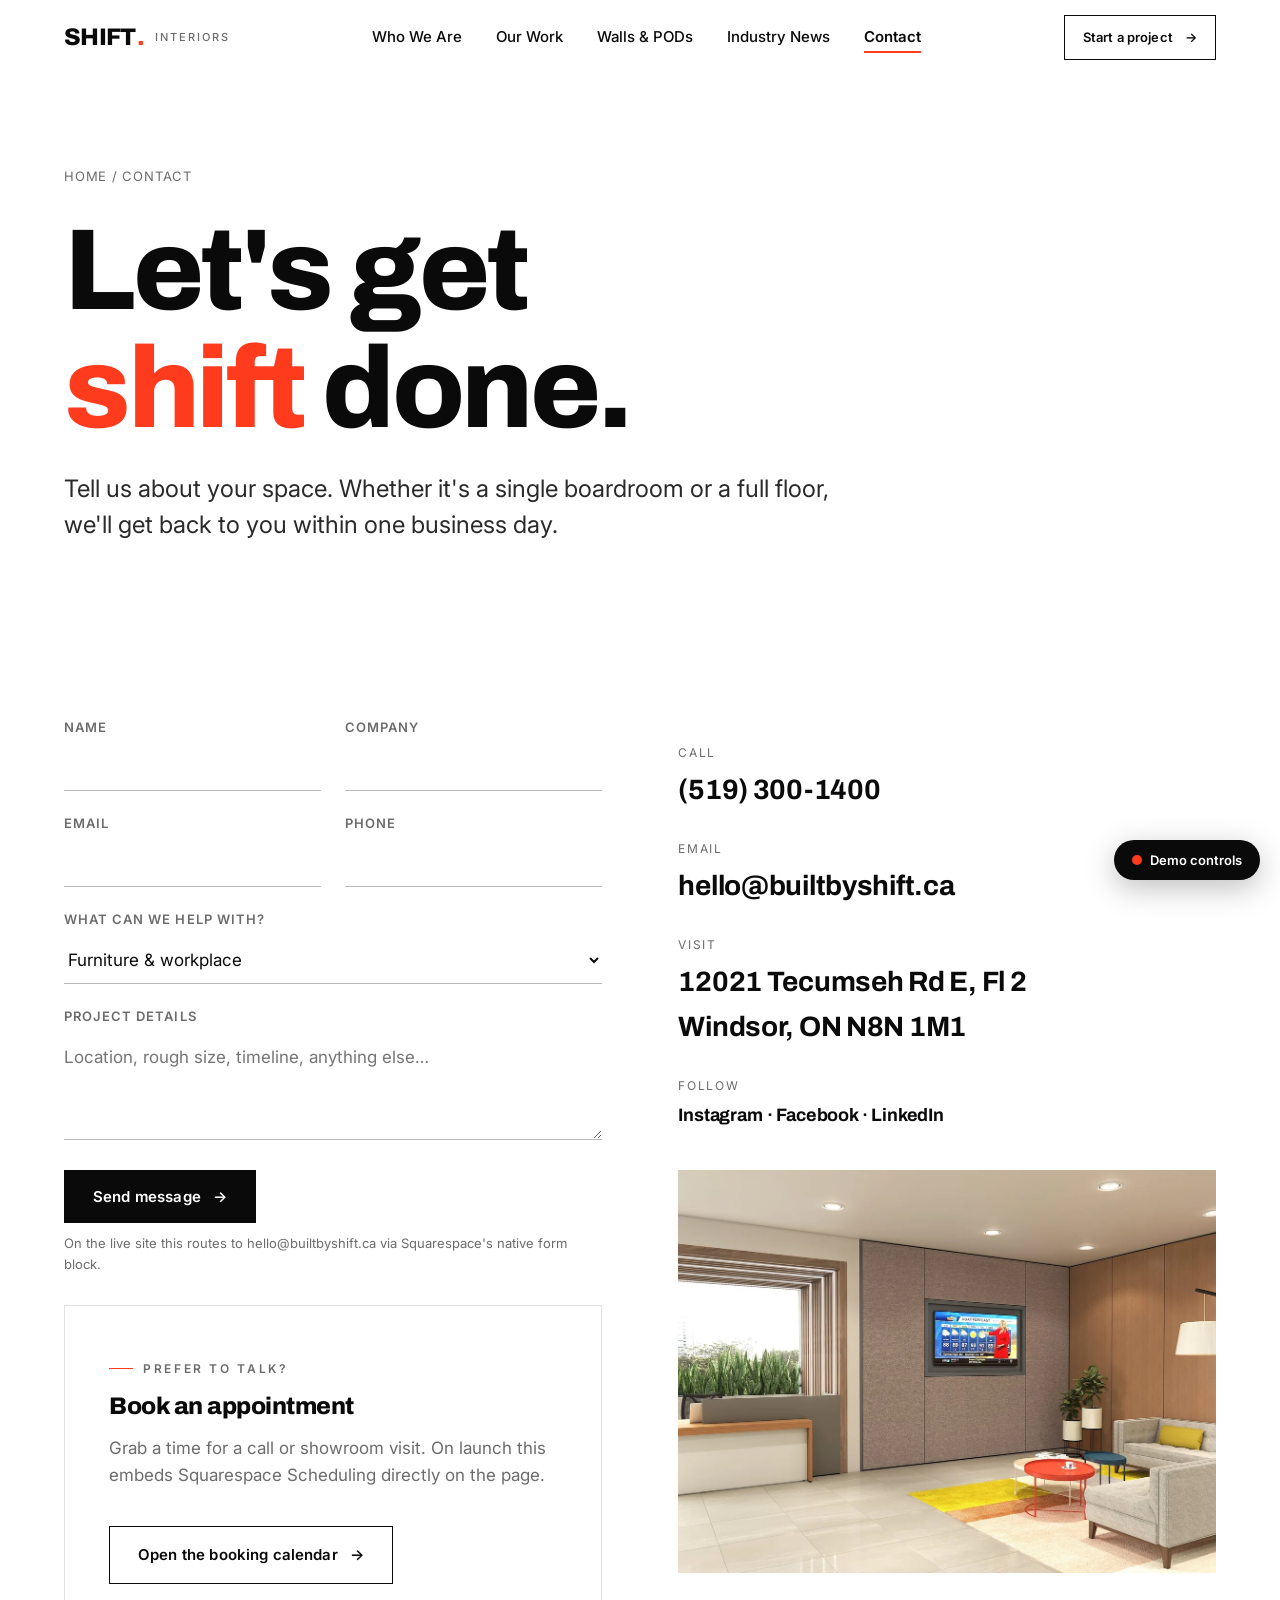
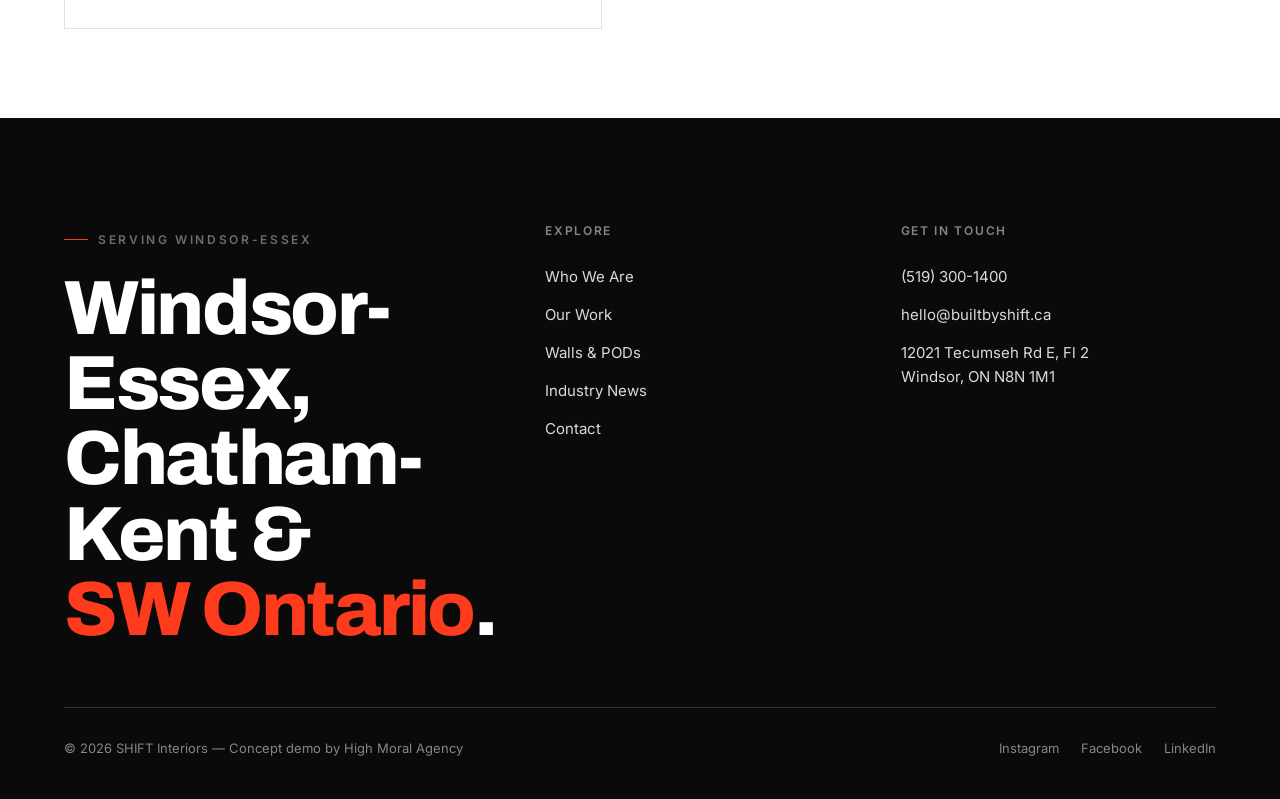
==== contact.html @ a926790d "Build interactive concept demo for Shift Interiors Six-page black-and-white editorial prototype impl" ====
<!DOCTYPE html>
<html lang="en">
<head>
<meta charset="UTF-8" />
<meta name="viewport" content="width=device-width, initial-scale=1.0" />
<title>Contact — SHIFT Interiors</title>
<meta name="description" content="Start a project with Shift Interiors. Contact form routing to hello@builtbyshift.ca, phone, address, and appointment booking for Windsor-Essex." />
<link rel="preconnect" href="https://fonts.googleapis.com" />
<link rel="preconnect" href="https://fonts.gstatic.com" crossorigin />
<link href="https://fonts.googleapis.com/css2?family=Archivo:wght@400;500;600;700;800;900&family=Inter:wght@400;500;600&display=swap" rel="stylesheet" />
<link rel="stylesheet" href="assets/css/style.css" />
<link rel="icon" href="data:image/svg+xml,<svg xmlns='http://www.w3.org/2000/svg' viewBox='0 0 100 100'><rect width='100' height='100' fill='%230a0a0a'/><text x='50' y='72' font-family='Arial' font-size='64' font-weight='bold' fill='white' text-anchor='middle'>S</text></svg>" />
<script defer src="assets/js/main.js"></script>
</head>
<body>

<div id="loader"><div class="loader-mark"><span>S</span><span>H</span><span>I</span><span>F</span><span>T</span></div><div class="loader-bar"></div></div>

<header class="site-head">
  <div class="wrap">
    <a href="index.html" class="brand" aria-label="Shift Interiors home"><span class="b-shift"><span>S</span><span>H</span><span>I</span><span>F</span><span>T</span></span><span class="b-dot">.</span><small>Interiors</small></a>
    <nav class="nav">
      <a href="who-we-are.html">Who We Are</a>
      <a href="our-work.html">Our Work</a>
      <a href="walls-pods.html">Walls &amp; PODs</a>
      <a href="news.html">Industry News</a>
      <a href="contact.html" class="active">Contact</a>
    </nav>
    <div class="nav-cta">
      <a href="contact.html" class="btn btn--sm"><span class="btn__label">Start a project</span><span class="btn__arrow">→</span></a>
      <button class="burger" aria-label="Menu"><span></span><span></span><span></span></button>
    </div>
  </div>
</header>

<div class="drawer">
  <a href="index.html">Home</a>
  <a href="who-we-are.html">Who We Are</a>
  <a href="our-work.html">Our Work</a>
  <a href="walls-pods.html">Walls &amp; PODs</a>
  <a href="news.html">Industry News</a>
  <a href="contact.html">Contact</a>
  <div class="drawer-meta">(519) 300-1400 · hello@builtbyshift.ca</div>
</div>

<section class="page-head">
  <div class="wrap">
    <div class="breadcrumb reveal">Home / Contact</div>
    <h1 class="reveal">Let's get<br /><span class="shiftword">shift</span> done.</h1>
    <p class="sub lead reveal" data-delay="1">Tell us about your space. Whether it's a single boardroom or a full floor, we'll get back to you within one business day.</p>
  </div>
</section>

<section class="section--tight">
  <div class="wrap">
    <div class="contact-grid">
      <!-- Form -->
      <div class="reveal">
        <form id="contact-form">
          <div class="split-2" style="gap:24px;">
            <div class="field"><label for="name">Name</label><input id="name" type="text" required /></div>
            <div class="field"><label for="company">Company</label><input id="company" type="text" /></div>
          </div>
          <div class="split-2" style="gap:24px;">
            <div class="field"><label for="email">Email</label><input id="email" type="email" required /></div>
            <div class="field"><label for="phone">Phone</label><input id="phone" type="tel" /></div>
          </div>
          <div class="field">
            <label for="type">What can we help with?</label>
            <select id="type">
              <option>Furniture &amp; workplace</option>
              <option>Walls &amp; PODs</option>
              <option>Full interior project</option>
              <option>Something else</option>
            </select>
          </div>
          <div class="field"><label for="msg">Project details</label><textarea id="msg" rows="4" placeholder="Location, rough size, timeline, anything else…"></textarea></div>
          <button type="submit" class="btn btn--solid"><span class="btn__label">Send message</span><span class="btn__arrow">→</span></button>
          <p class="form-note">On the live site this routes to hello@builtbyshift.ca via Squarespace's native form block.</p>
        </form>
        <div class="form-success">
          <h4 style="margin-bottom:8px;">Thanks — message received.</h4>
          <p class="muted">This is a demo, so nothing was actually sent. On the live site your note would land in Shift's inbox at hello@builtbyshift.ca.</p>
        </div>

        <!-- Booking -->
        <div class="booking reveal">
          <div class="eyebrow" style="margin-bottom:16px;">Prefer to talk?</div>
          <h4>Book an appointment</h4>
          <p class="muted mt-s">Grab a time for a call or showroom visit. On launch this embeds Squarespace Scheduling directly on the page.</p>
          <a href="#" class="btn mt-m" style="margin-top:20px;"><span class="btn__label">Open the booking calendar</span><span class="btn__arrow">→</span></a>
        </div>
      </div>

      <!-- Info -->
      <div class="reveal" data-delay="1">
        <dl class="contact-info">
          <dt>Call</dt>
          <dd><a href="tel:15193001400">(519) 300-1400</a></dd>
          <dt>Email</dt>
          <dd><a href="mailto:hello@builtbyshift.ca">hello@builtbyshift.ca</a></dd>
          <dt>Visit</dt>
          <dd>12021 Tecumseh Rd E, Fl 2<br />Windsor, ON N8N 1M1</dd>
          <dt>Follow</dt>
          <dd style="font-size:18px;">
            <a href="https://instagram.com/builtbyshift" target="_blank" rel="noopener">Instagram</a> ·
            <a href="https://facebook.com/builtbyshift" target="_blank" rel="noopener">Facebook</a> ·
            <a href="https://www.linkedin.com/company/shiftinteriors" target="_blank" rel="noopener">LinkedIn</a>
          </dd>
        </dl>
        <div class="hoverframe mt-l" style="margin-top:40px; aspect-ratio:4/3; overflow:hidden;">
          <img src="assets/img/feature/reception.jpg" alt="Shift Interiors reception space" style="width:100%;height:100%;object-fit:cover;" />
        </div>
      </div>
    </div>
  </div>
</section>

<footer class="site-foot">
  <div class="wrap">
    <div class="foot-top">
      <div class="foot-cta">
        <div class="eyebrow" style="margin-bottom:22px;">Serving Windsor-Essex</div>
        <h2>Windsor-Essex,<br />Chatham-Kent &amp;<br /><span class="accent">SW Ontario</span>.</h2>
      </div>
      <div class="foot-col"><h5>Explore</h5><a href="who-we-are.html">Who We Are</a><a href="our-work.html">Our Work</a><a href="walls-pods.html">Walls &amp; PODs</a><a href="news.html">Industry News</a><a href="contact.html">Contact</a></div>
      <div class="foot-col"><h5>Get in touch</h5><a href="tel:15193001400">(519) 300-1400</a><a href="mailto:hello@builtbyshift.ca">hello@builtbyshift.ca</a><a href="https://maps.google.com/?q=12021+Tecumseh+Rd+E,+Windsor,+ON" target="_blank" rel="noopener">12021 Tecumseh Rd E, Fl 2<br />Windsor, ON N8N 1M1</a></div>
    </div>
    <div class="foot-bottom">
      <div>© 2026 SHIFT Interiors — Concept demo by High Moral Agency</div>
      <div class="socials"><a href="https://instagram.com/builtbyshift" target="_blank" rel="noopener">Instagram</a><a href="https://facebook.com/builtbyshift" target="_blank" rel="noopener">Facebook</a><a href="https://www.linkedin.com/company/shiftinteriors" target="_blank" rel="noopener">LinkedIn</a></div>
    </div>
  </div>
</footer>

<div class="demo-dock">
  <div class="demo-panel">
    <div class="dp-title">Interactive concept — try it</div>
    <div class="dp-label">Accent colour (used ~10–15%)</div>
    <div class="swatches">
      <span class="swatch active" data-accent="signal" style="background:#ff3b1d" title="Signal"></span>
      <span class="swatch" data-accent="cobalt" style="background:#2340ff" title="Cobalt"></span>
      <span class="swatch" data-accent="forest" style="background:#1f7a4d" title="Forest"></span>
      <span class="swatch" data-accent="amber" style="background:#e8a317" title="Amber"></span>
      <span class="swatch" data-accent="grey" style="background:#8a8a8a" title="Cool grey"></span>
    </div>
    <p style="font-size:12px; color:rgba(255,255,255,0.5); margin:14px 0 0;">This panel is a demo tool, not a site feature — it shows how the black-and-white system carries any accent.</p>
  </div>
  <button class="demo-toggle"><span class="dot"></span> Demo controls</button>
</div>

</body>
</html>
---- assets/css/style.css ----
/* =====================================================================
   SHIFT Interiors — Concept Demo
   Black & white editorial system with a single, swappable accent.
   Built by High Moral Agency. Squarespace 7.1–feasible patterns.
   ===================================================================== */

:root {
  --ink: #0a0a0a;
  --ink-80: #2a2a2a;
  --paper: #ffffff;
  --paper-2: #f4f3f1;
  --paper-3: #eaeae7;
  --line: rgba(10, 10, 10, 0.12);
  --line-strong: rgba(10, 10, 10, 0.28);
  --muted: #6c6c6c;

  /* Accent — swappable live via the demo control (see main.js) */
  --accent: #ff3b1d;
  --accent-ink: #ffffff;

  --font-display: "Archivo", "Helvetica Neue", Arial, sans-serif;
  --font-body: "Inter", "Helvetica Neue", Arial, sans-serif;

  --maxw: 1280px;
  --gut: clamp(20px, 5vw, 72px);
  --ease: cubic-bezier(0.16, 1, 0.3, 1);

  --nav-h: 76px;
}

/* ---------- Reset-ish ---------- */
* { box-sizing: border-box; }
html { -webkit-text-size-adjust: 100%; scroll-behavior: smooth; }
body {
  margin: 0;
  background: var(--paper);
  color: var(--ink);
  font-family: var(--font-body);
  font-size: 17px;
  line-height: 1.6;
  -webkit-font-smoothing: antialiased;
  text-rendering: optimizeLegibility;
  overflow-x: hidden;
}
img { max-width: 100%; display: block; }
a { color: inherit; text-decoration: none; }
button { font-family: inherit; cursor: pointer; }
h1, h2, h3, h4 { font-family: var(--font-display); font-weight: 800; margin: 0; line-height: 1.02; letter-spacing: -0.02em; }

/* ---------- Layout helpers ---------- */
.wrap { max-width: var(--maxw); margin: 0 auto; padding-left: var(--gut); padding-right: var(--gut); }
.section { padding: clamp(64px, 10vw, 140px) 0; }
.section--tight { padding: clamp(48px, 7vw, 96px) 0; }
.bg-2 { background: var(--paper-2); }
.bg-ink { background: var(--ink); color: var(--paper); }
.bg-ink .muted, .bg-ink .eyebrow { color: rgba(255,255,255,0.6); }
.bg-ink hr { border-color: rgba(255,255,255,0.16); }

.eyebrow {
  font-size: 12px; font-weight: 600; letter-spacing: 0.22em; text-transform: uppercase;
  color: var(--muted); display: inline-flex; align-items: center; gap: 10px;
}
.eyebrow::before { content: ""; width: 24px; height: 1px; background: var(--accent); display: inline-block; }
.muted { color: var(--muted); }
.lead { font-size: clamp(19px, 2.2vw, 24px); line-height: 1.5; color: var(--ink-80); }
.display {
  font-size: clamp(44px, 8.5vw, 128px); line-height: 0.94; letter-spacing: -0.03em; font-weight: 800;
}
.h-sec { font-size: clamp(30px, 5vw, 58px); letter-spacing: -0.025em; }
.serif-accent { font-style: italic; font-weight: 400; }

hr { border: none; border-top: 1px solid var(--line); margin: 0; }

/* =====================================================================
   Buttons — with the "color-splash" interaction (scope: custom code)
   ===================================================================== */
.btn {
  position: relative; display: inline-flex; align-items: center; gap: 12px;
  padding: 16px 28px; border: 1px solid var(--ink); background: transparent; color: var(--ink);
  font-weight: 600; font-size: 15px; letter-spacing: 0.01em; overflow: hidden; isolation: isolate;
  border-radius: 0;
}
.btn .btn__label { position: relative; z-index: 2; transition: color 0.35s var(--ease); }
.btn .btn__arrow { position: relative; z-index: 2; transition: transform 0.35s var(--ease); }
.btn::before {
  content: ""; position: absolute; inset: 0; z-index: 1; background: var(--accent);
  transform: scaleX(0); transform-origin: left center; transition: transform 0.45s var(--ease);
}
.btn:hover::before { transform: scaleX(1); }
.btn:hover .btn__label { color: var(--accent-ink); }
.btn:hover .btn__arrow { transform: translateX(6px); color: var(--accent-ink); }
.btn--solid { background: var(--ink); color: var(--paper); border-color: var(--ink); }
.btn--solid .btn__label, .btn--solid .btn__arrow { color: var(--paper); }
.btn--ghost-light { border-color: rgba(255,255,255,0.4); color: #fff; }
.btn--ghost-light:hover .btn__label, .btn--ghost-light:hover .btn__arrow { color: var(--accent-ink); }
.btn--sm { padding: 11px 18px; font-size: 13px; }

/* text link with animated underline */
.tlink { position: relative; font-weight: 600; display: inline-flex; align-items: center; gap: 8px; }
.tlink::after { content: ""; position: absolute; left: 0; bottom: -3px; height: 2px; width: 100%; background: currentColor; transform: scaleX(0); transform-origin: right; transition: transform 0.4s var(--ease); }
.tlink:hover::after { transform: scaleX(1); transform-origin: left; }
.tlink .arw { transition: transform 0.35s var(--ease); }
.tlink:hover .arw { transform: translateX(5px); }

/* =====================================================================
   Loader — animated SHIFT logo (scope: custom code, dynamic logo loader)
   ===================================================================== */
#loader {
  position: fixed; inset: 0; z-index: 9999; background: var(--ink); color: #fff;
  display: grid; place-items: center; transition: transform 0.8s var(--ease); will-change: transform;
}
#loader.done { transform: translateY(-100%); }
.loader-mark { display: flex; overflow: hidden; }
.loader-mark span {
  font-family: var(--font-display); font-weight: 800; font-size: clamp(52px, 12vw, 128px);
  letter-spacing: -0.04em; transform: translateY(110%); animation: letterUp 0.7s var(--ease) forwards;
}
.loader-mark span:nth-child(1) { animation-delay: 0.05s; }
.loader-mark span:nth-child(2) { animation-delay: 0.12s; }
.loader-mark span:nth-child(3) { animation-delay: 0.19s; }
.loader-mark span:nth-child(4) { animation-delay: 0.26s; color: var(--accent); }
.loader-mark span:nth-child(5) { animation-delay: 0.33s; }
@keyframes letterUp { to { transform: translateY(0); } }
.loader-bar { position: absolute; bottom: 0; left: 0; height: 3px; background: var(--accent); width: 0; animation: barGrow 0.9s var(--ease) forwards; }
@keyframes barGrow { to { width: 100%; } }

/* =====================================================================
   Header / Nav
   ===================================================================== */
.site-head {
  position: fixed; top: 0; left: 0; right: 0; z-index: 900; height: var(--nav-h);
  display: flex; align-items: center; background: rgba(255,255,255,0.82);
  backdrop-filter: saturate(140%) blur(14px); border-bottom: 1px solid transparent;
  transition: background 0.3s var(--ease), border-color 0.3s var(--ease), transform 0.4s var(--ease);
}
.site-head.scrolled { border-color: var(--line); }
.site-head.hide { transform: translateY(-100%); }
.site-head .wrap { display: flex; align-items: center; justify-content: space-between; width: 100%; }

/* animated SHIFT wordmark (top-left, plays on the "shift" name) */
.brand { display: inline-flex; align-items: baseline; gap: 2px; font-family: var(--font-display); font-weight: 800; font-size: 24px; letter-spacing: -0.03em; }
.brand .b-shift { display: inline-flex; }
.brand .b-shift span { display: inline-block; transition: transform 0.4s var(--ease); }
.brand:hover .b-shift span { transform: translateY(-3px); }
.brand:hover .b-shift span:nth-child(odd) { transform: translateY(3px); }
.brand .b-dot { color: var(--accent); }
.brand small { font-weight: 500; font-size: 11px; letter-spacing: 0.18em; text-transform: uppercase; color: var(--muted); margin-left: 8px; font-family: var(--font-body); align-self: center; }

.nav { display: flex; align-items: center; gap: 34px; }
.nav a { font-size: 15px; font-weight: 500; position: relative; padding: 4px 0; }
.nav a::after { content: ""; position: absolute; left: 0; bottom: 0; height: 2px; width: 100%; background: var(--accent); transform: scaleX(0); transform-origin: right; transition: transform 0.35s var(--ease); }
.nav a:hover::after, .nav a.active::after { transform: scaleX(1); transform-origin: left; }
.nav a.active { font-weight: 600; }

.nav-cta { display: flex; align-items: center; gap: 18px; }
.burger { display: none; width: 44px; height: 44px; border: 1px solid var(--line); background: transparent; position: relative; }
.burger span { position: absolute; left: 11px; right: 11px; height: 2px; background: var(--ink); transition: transform 0.3s var(--ease), opacity 0.2s; }
.burger span:nth-child(1) { top: 15px; } .burger span:nth-child(2) { top: 21px; } .burger span:nth-child(3) { top: 27px; }
body.menu-open .burger span:nth-child(1) { transform: translateY(6px) rotate(45deg); }
body.menu-open .burger span:nth-child(2) { opacity: 0; }
body.menu-open .burger span:nth-child(3) { transform: translateY(-6px) rotate(-45deg); }

/* mobile drawer */
.drawer { position: fixed; inset: 0; z-index: 899; background: var(--ink); color: #fff; transform: translateY(-100%); transition: transform 0.6s var(--ease); display: flex; flex-direction: column; justify-content: center; padding: var(--gut); }
body.menu-open .drawer { transform: translateY(0); }
.drawer a { font-family: var(--font-display); font-weight: 800; font-size: clamp(34px, 9vw, 64px); letter-spacing: -0.02em; padding: 8px 0; opacity: 0; transform: translateY(20px); }
body.menu-open .drawer a { animation: drawerIn 0.5s var(--ease) forwards; }
body.menu-open .drawer a:nth-child(1){animation-delay:.15s}
body.menu-open .drawer a:nth-child(2){animation-delay:.21s}
body.menu-open .drawer a:nth-child(3){animation-delay:.27s}
body.menu-open .drawer a:nth-child(4){animation-delay:.33s}
body.menu-open .drawer a:nth-child(5){animation-delay:.39s}
body.menu-open .drawer a:nth-child(6){animation-delay:.45s}
@keyframes drawerIn { to { opacity: 1; transform: translateY(0); } }
.drawer .drawer-meta { margin-top: 40px; opacity: 0.6; font-family: var(--font-body); font-size: 14px; }

/* =====================================================================
   Hero
   ===================================================================== */
.hero { position: relative; min-height: 100vh; display: flex; align-items: flex-end; padding-top: var(--nav-h); overflow: hidden; }
.hero__media { position: absolute; inset: 0; z-index: 0; }
.hero__media img { width: 100%; height: 100%; object-fit: cover; }
.hero__media::after { content: ""; position: absolute; inset: 0; background: linear-gradient(180deg, rgba(0,0,0,0.28) 0%, rgba(0,0,0,0.05) 40%, rgba(0,0,0,0.75) 100%); }
.hero__inner { position: relative; z-index: 2; color: #fff; padding-bottom: clamp(48px, 8vw, 110px); width: 100%; }
.hero h1 { color: #fff; max-width: 15ch; }
.hero .kicker { color: rgba(255,255,255,0.85); margin-bottom: 22px; }
.hero__row { display: flex; align-items: flex-end; justify-content: space-between; gap: 40px; flex-wrap: wrap; margin-top: 34px; }
.hero__desc { max-width: 46ch; color: rgba(255,255,255,0.88); }
.hero .eyebrow { color: rgba(255,255,255,0.75); }
.hero .eyebrow::before { background: var(--accent); }

/* the "shift" word swap in headlines */
.shiftword { position: relative; display: inline-block; color: var(--accent); }
.scroll-cue { position: absolute; bottom: 26px; right: var(--gut); z-index: 3; color: #fff; font-size: 12px; letter-spacing: 0.2em; text-transform: uppercase; display: flex; align-items: center; gap: 10px; }
.scroll-cue .line { width: 1px; height: 40px; background: rgba(255,255,255,0.6); position: relative; overflow: hidden; }
.scroll-cue .line::after { content: ""; position: absolute; top: -40px; left: 0; width: 100%; height: 40px; background: var(--accent); animation: cue 1.8s var(--ease) infinite; }
@keyframes cue { to { top: 40px; } }

/* =====================================================================
   Reveal animations (scroll "shift" reveals) — driven by IntersectionObserver
   ===================================================================== */
.reveal { opacity: 0; transform: translateY(26px); transition: opacity 0.8s var(--ease), transform 0.8s var(--ease); }
.reveal.in { opacity: 1; transform: none; }
.reveal-x { opacity: 0; transform: translateX(-40px); clip-path: inset(0 100% 0 0); transition: opacity 0.9s var(--ease), transform 0.9s var(--ease), clip-path 0.9s var(--ease); }
.reveal-x.in { opacity: 1; transform: none; clip-path: inset(0 0 0 0); }
[data-delay="1"] { transition-delay: 0.08s; }
[data-delay="2"] { transition-delay: 0.16s; }
[data-delay="3"] { transition-delay: 0.24s; }
[data-delay="4"] { transition-delay: 0.32s; }
@media (prefers-reduced-motion: reduce) {
  .reveal, .reveal-x { opacity: 1 !important; transform: none !important; clip-path: none !important; }
  #loader { display: none; }
  * { animation: none !important; }
}

/* =====================================================================
   Intro / stat strip
   ===================================================================== */
.intro-grid { display: grid; grid-template-columns: 1.1fr 1fr; gap: clamp(30px, 6vw, 90px); align-items: start; }
.stats { display: grid; grid-template-columns: repeat(3, 1fr); gap: 30px; margin-top: 60px; }
.stat .num { font-family: var(--font-display); font-weight: 800; font-size: clamp(40px, 6vw, 68px); letter-spacing: -0.03em; line-height: 1; }
.stat .num .accent { color: var(--accent); }
.stat .lbl { color: var(--muted); font-size: 14px; margin-top: 8px; max-width: 22ch; }

/* =====================================================================
   Featured work — editorial split blocks
   ===================================================================== */
.feat { display: grid; grid-template-columns: 1fr 1fr; gap: clamp(24px, 5vw, 80px); align-items: center; }
.feat--rev { direction: rtl; } .feat--rev > * { direction: ltr; }
.feat__media { position: relative; overflow: hidden; aspect-ratio: 4/3; }
.feat__media img { width: 100%; height: 100%; object-fit: cover; transition: transform 1.1s var(--ease); }
.feat:hover .feat__media img { transform: scale(1.05); }
.feat__num { font-family: var(--font-display); font-weight: 800; font-size: 14px; color: var(--accent); letter-spacing: 0.1em; }
.feat h3 { font-size: clamp(26px, 3.4vw, 42px); margin: 14px 0 16px; }
.feat .tags { display: flex; gap: 8px; flex-wrap: wrap; margin: 18px 0 26px; }
.chip { font-size: 12px; letter-spacing: 0.06em; text-transform: uppercase; border: 1px solid var(--line); padding: 6px 12px; color: var(--muted); }

/* image hover overlay pattern (native Squarespace gallery hover) */
.hoverframe { position: relative; overflow: hidden; }
.hoverframe img { transition: transform 0.9s var(--ease); }
.hoverframe::after { content: ""; position: absolute; inset: 0; background: var(--accent); mix-blend-mode: multiply; opacity: 0; transition: opacity 0.4s var(--ease); }
.hoverframe:hover::after { opacity: 0.16; }
.hoverframe:hover img { transform: scale(1.06); }

/* =====================================================================
   Walls & PODs feature block (the ~50% of business)
   ===================================================================== */
.wp-feature { position: relative; overflow: hidden; }
.wp-feature .wp-grid { display: grid; grid-template-columns: 1fr 1fr; align-items: stretch; min-height: 60vh; }
.wp-feature .wp-copy { padding: clamp(40px, 6vw, 90px); display: flex; flex-direction: column; justify-content: center; }
.wp-feature .wp-media { position: relative; overflow: hidden; }
.wp-feature .wp-media img { width: 100%; height: 100%; object-fit: cover; }
.wp-badge { display: inline-block; background: var(--accent); color: var(--accent-ink); font-weight: 700; font-size: 12px; letter-spacing: 0.12em; text-transform: uppercase; padding: 8px 14px; margin-bottom: 22px; align-self: flex-start; }

/* =====================================================================
   Brands marquee (Family of Brands)
   ===================================================================== */
.marquee { overflow: hidden; border-top: 1px solid var(--line); border-bottom: 1px solid var(--line); padding: 34px 0; }
.marquee__track { display: flex; gap: 70px; width: max-content; animation: scrollx 40s linear infinite; align-items: center; }
.marquee:hover .marquee__track { animation-play-state: paused; }
.marquee img { height: 30px; width: auto; object-fit: contain; filter: grayscale(1) contrast(0.4) brightness(0.4); opacity: 0.7; transition: filter 0.3s, opacity 0.3s; }
.marquee img:hover { filter: none; opacity: 1; }
@keyframes scrollx { to { transform: translateX(-50%); } }
.brand-grid { display: grid; grid-template-columns: repeat(5, 1fr); gap: 1px; background: var(--line); border: 1px solid var(--line); }
.brand-grid .cell { background: var(--paper); aspect-ratio: 16/9; display: grid; place-items: center; padding: 24px; }
.brand-grid img { height: 34px; width: auto; filter: grayscale(1); opacity: 0.65; transition: opacity 0.3s, filter 0.3s; }
.brand-grid .cell:hover img { filter: none; opacity: 1; }
.brand-name { background: var(--paper); display: grid; place-items: center; font-weight: 600; color: var(--muted); font-size: 14px; letter-spacing: 0.04em; }

/* =====================================================================
   Awards — horizontal scroll showcase (scope: custom code)
   ===================================================================== */
.awards-rail { display: flex; gap: 24px; overflow-x: auto; padding: 8px var(--gut) 30px; scroll-snap-type: x mandatory; cursor: grab; scrollbar-width: none; }
.awards-rail::-webkit-scrollbar { display: none; }
.awards-rail.drag { cursor: grabbing; }
.award-card { scroll-snap-align: start; flex: 0 0 clamp(260px, 32vw, 380px); border: 1px solid rgba(255,255,255,0.18); padding: 34px; min-height: 300px; display: flex; flex-direction: column; justify-content: space-between; transition: border-color 0.3s, background 0.3s; }
.award-card:hover { border-color: var(--accent); }
.award-card .yr { font-family: var(--font-display); font-weight: 800; font-size: 54px; color: var(--accent); letter-spacing: -0.03em; }
.award-card h4 { font-size: 22px; margin: 16px 0 10px; }
.award-card p { color: rgba(255,255,255,0.6); font-size: 15px; }

/* =====================================================================
   Gallery + filter (scope: plugin-powered tag filtering)
   ===================================================================== */
.filter-bar { display: flex; flex-wrap: wrap; gap: 10px; margin: 36px 0 44px; }
.filter-bar button {
  border: 1px solid var(--line); background: transparent; color: var(--ink); padding: 10px 18px;
  font-size: 14px; font-weight: 500; letter-spacing: 0.02em; transition: all 0.25s var(--ease);
}
.filter-bar button:hover { border-color: var(--ink); }
.filter-bar button.active { background: var(--ink); color: #fff; border-color: var(--ink); }
.filter-bar button .count { color: var(--muted); font-size: 12px; margin-left: 6px; }
.filter-bar button.active .count { color: rgba(255,255,255,0.6); }

.gallery { columns: 3; column-gap: 20px; }
.gallery .g-item { break-inside: avoid; margin-bottom: 20px; position: relative; overflow: hidden; opacity: 1; transition: opacity 0.4s var(--ease), transform 0.5s var(--ease); }
.gallery .g-item.hide { display: none; }
.gallery .g-item img { width: 100%; transition: transform 0.9s var(--ease); }
.gallery .g-item:hover img { transform: scale(1.06); }
.g-item .g-meta { position: absolute; inset: auto 0 0 0; padding: 20px; background: linear-gradient(transparent, rgba(0,0,0,0.8)); color: #fff; transform: translateY(8px); opacity: 0; transition: opacity 0.4s var(--ease), transform 0.4s var(--ease); }
.g-item:hover .g-meta { opacity: 1; transform: none; }
.g-meta .g-title { font-weight: 700; font-family: var(--font-display); font-size: 18px; }
.g-meta .g-tag { font-size: 12px; letter-spacing: 0.1em; text-transform: uppercase; color: var(--accent); }

/* =====================================================================
   Case studies (problem -> solution)
   ===================================================================== */
.case { display: grid; grid-template-columns: 0.9fr 1.1fr; gap: clamp(24px, 4vw, 64px); align-items: center; padding: clamp(40px,6vw,80px) 0; border-top: 1px solid var(--line); }
.case:last-child { border-bottom: 1px solid var(--line); }
.case--rev .case__media { order: 2; }
.case__media { overflow: hidden; aspect-ratio: 5/4; }
.case__media img { width: 100%; height: 100%; object-fit: cover; transition: transform 1s var(--ease); }
.case:hover .case__media img { transform: scale(1.05); }
.case .kicker-row { display: flex; align-items: center; gap: 14px; margin-bottom: 18px; }
.case .idx { font-family: var(--font-display); font-weight: 800; color: var(--accent); font-size: 15px; }
.case h3 { font-size: clamp(24px, 3vw, 38px); margin-bottom: 22px; }
.ps { display: grid; gap: 18px; }
.ps .ps-block { display: grid; grid-template-columns: 90px 1fr; gap: 16px; padding-top: 16px; border-top: 1px solid var(--line); }
.ps .ps-label { font-size: 12px; font-weight: 700; letter-spacing: 0.12em; text-transform: uppercase; color: var(--muted); }
.ps .ps-block--sol .ps-label { color: var(--accent); }

/* =====================================================================
   Team
   ===================================================================== */
.owners { display: grid; grid-template-columns: 1fr 1fr; gap: clamp(24px, 4vw, 50px); }
.owner__media { overflow: hidden; aspect-ratio: 3/4; }
.owner__media img { width: 100%; height: 100%; object-fit: cover; filter: grayscale(1); transition: filter 0.5s var(--ease), transform 1s var(--ease); }
.owner:hover .owner__media img { filter: grayscale(0); transform: scale(1.03); }
.owner h3 { font-size: 28px; margin: 20px 0 4px; }
.owner .role { color: var(--accent); font-weight: 600; font-size: 14px; letter-spacing: 0.06em; text-transform: uppercase; margin-bottom: 14px; }
.team-grid { display: grid; grid-template-columns: repeat(4, 1fr); gap: 20px; }
.tm { }
.tm__media { aspect-ratio: 1; overflow: hidden; background: var(--paper-2); }
.tm__media img { width: 100%; height: 100%; object-fit: cover; filter: grayscale(1); transition: filter 0.4s, transform 0.8s var(--ease); }
.tm:hover .tm__media img { filter: none; transform: scale(1.05); }
.tm h4 { font-size: 17px; margin: 14px 0 2px; }
.tm .role { color: var(--muted); font-size: 13px; }
.tm__media.placeholder { display: grid; place-items: center; }
.tm__media.placeholder span { font-family: var(--font-display); font-weight: 800; font-size: 40px; color: var(--line-strong); }

/* process steps */
.steps { display: grid; grid-template-columns: repeat(4, 1fr); gap: 1px; background: var(--line); border: 1px solid var(--line); }
.step { background: var(--paper); padding: 34px; min-height: 220px; display: flex; flex-direction: column; transition: background 0.3s var(--ease); position: relative; }
.step:hover { background: var(--ink); color: #fff; }
.step:hover .step-num, .step:hover p { color: rgba(255,255,255,0.7); }
.step-num { font-family: var(--font-display); font-weight: 800; font-size: 15px; color: var(--accent); }
.step h4 { font-size: 21px; margin: 40px 0 12px; }
.step p { color: var(--muted); font-size: 15px; }

/* =====================================================================
   Blog / news
   ===================================================================== */
.post-grid { display: grid; grid-template-columns: repeat(3, 1fr); gap: 30px; }
.post { border-top: 2px solid var(--ink); padding-top: 20px; }
.post__media { aspect-ratio: 16/10; overflow: hidden; margin-bottom: 18px; }
.post__media img { width: 100%; height: 100%; object-fit: cover; transition: transform 0.9s var(--ease); }
.post:hover .post__media img { transform: scale(1.05); }
.post .cat { font-size: 12px; letter-spacing: 0.1em; text-transform: uppercase; color: var(--accent); font-weight: 600; }
.post h3 { font-size: 22px; margin: 12px 0 10px; line-height: 1.12; }
.post .date { color: var(--muted); font-size: 13px; }
.post--feature { grid-column: 1 / -1; display: grid; grid-template-columns: 1.3fr 1fr; gap: 40px; align-items: center; border-top-width: 3px; }
.post--feature .post__media { aspect-ratio: 16/9; margin: 0; }
.post--feature h3 { font-size: clamp(28px, 3.4vw, 44px); }

/* =====================================================================
   Contact
   ===================================================================== */
.contact-grid { display: grid; grid-template-columns: 1fr 1fr; gap: clamp(30px, 6vw, 80px); }
.field { margin-bottom: 22px; }
.field label { display: block; font-size: 13px; font-weight: 600; letter-spacing: 0.08em; text-transform: uppercase; color: var(--muted); margin-bottom: 8px; }
.field input, .field textarea, .field select {
  width: 100%; border: none; border-bottom: 1px solid var(--line-strong); background: transparent;
  padding: 12px 0; font-family: inherit; font-size: 17px; color: var(--ink); transition: border-color 0.3s;
}
.field input:focus, .field textarea:focus, .field select:focus { outline: none; border-color: var(--accent); }
.contact-info dt { font-size: 12px; letter-spacing: 0.14em; text-transform: uppercase; color: var(--muted); margin-top: 26px; }
.contact-info dd { margin: 6px 0 0; font-family: var(--font-display); font-weight: 700; font-size: clamp(20px, 2.4vw, 28px); letter-spacing: -0.01em; }
.contact-info dd a:hover { color: var(--accent); }
.form-note { font-size: 13px; color: var(--muted); margin-top: 10px; }
.form-success { display: none; padding: 24px; border: 1px solid var(--accent); background: rgba(255,59,29,0.05); }
.form-success.show { display: block; }

.booking { border: 1px solid var(--line); padding: clamp(28px, 4vw, 44px); margin-top: 30px; }
.booking h4 { font-size: 24px; margin-bottom: 10px; }

/* =====================================================================
   Footer
   ===================================================================== */
.site-foot { background: var(--ink); color: #fff; padding: clamp(60px, 8vw, 110px) 0 40px; }
.foot-top { display: grid; grid-template-columns: 1.4fr 1fr 1fr; gap: 40px; padding-bottom: 60px; border-bottom: 1px solid rgba(255,255,255,0.15); }
.foot-cta h2 { font-size: clamp(36px, 6vw, 84px); line-height: 0.98; letter-spacing: -0.03em; }
.foot-cta h2 .accent { color: var(--accent); }
.foot-col h5 { font-size: 12px; letter-spacing: 0.14em; text-transform: uppercase; color: rgba(255,255,255,0.5); margin: 0 0 18px; font-weight: 600; }
.foot-col a { display: block; padding: 7px 0; color: rgba(255,255,255,0.85); font-size: 15px; }
.foot-col a:hover { color: var(--accent); }
.foot-bottom { display: flex; justify-content: space-between; align-items: center; padding-top: 30px; flex-wrap: wrap; gap: 16px; color: rgba(255,255,255,0.5); font-size: 13px; }
.foot-bottom .socials { display: flex; gap: 22px; }
.foot-bottom .socials a:hover { color: #fff; }

/* =====================================================================
   Demo control (accent switcher) — clearly a demo tool
   ===================================================================== */
.demo-dock { position: fixed; right: 20px; bottom: 20px; z-index: 950; display: flex; flex-direction: column; align-items: flex-end; gap: 10px; }
.demo-panel { background: var(--ink); color: #fff; border: 1px solid rgba(255,255,255,0.15); padding: 16px; width: 250px; transform: translateY(12px) scale(0.98); opacity: 0; pointer-events: none; transition: all 0.35s var(--ease); }
.demo-dock.open .demo-panel { transform: none; opacity: 1; pointer-events: auto; }
.demo-panel .dp-title { font-size: 11px; letter-spacing: 0.14em; text-transform: uppercase; color: rgba(255,255,255,0.55); margin-bottom: 12px; }
.demo-panel .dp-label { font-size: 13px; margin: 14px 0 8px; color: rgba(255,255,255,0.8); }
.swatches { display: flex; gap: 8px; }
.swatch { width: 30px; height: 30px; border-radius: 50%; border: 2px solid transparent; cursor: pointer; transition: transform 0.2s; }
.swatch:hover { transform: scale(1.12); }
.swatch.active { border-color: #fff; }
.demo-toggle { background: var(--ink); color: #fff; border: none; border-radius: 999px; padding: 12px 18px; font-size: 13px; font-weight: 600; display: inline-flex; align-items: center; gap: 8px; box-shadow: 0 8px 30px rgba(0,0,0,0.25); }
.demo-toggle .dot { width: 10px; height: 10px; border-radius: 50%; background: var(--accent); }
.theme-toggle-row { display: flex; gap: 8px; margin-top: 6px; }
.theme-toggle-row button { flex: 1; background: transparent; border: 1px solid rgba(255,255,255,0.25); color: #fff; padding: 8px; font-size: 12px; }
.theme-toggle-row button.active { background: #fff; color: var(--ink); }

/* page header (interior pages) */
.page-head { padding: calc(var(--nav-h) + clamp(40px,7vw,90px)) 0 clamp(30px,5vw,60px); }
.page-head h1 { font-size: clamp(44px, 9vw, 120px); letter-spacing: -0.03em; }
.page-head .sub { max-width: 52ch; margin-top: 24px; }
.breadcrumb { font-size: 13px; letter-spacing: 0.06em; color: var(--muted); margin-bottom: 26px; text-transform: uppercase; }

/* utility */
.split-2 { display: grid; grid-template-columns: 1fr 1fr; gap: clamp(24px,4vw,64px); }
.mt-s { margin-top: 16px; } .mt-m { margin-top: 30px; } .mt-l { margin-top: 50px; }
.center { text-align: center; } .maxw-60 { max-width: 60ch; } .maxw-46 { max-width: 46ch; }
.big-quote { font-family: var(--font-display); font-weight: 800; font-size: clamp(28px, 4.5vw, 60px); line-height: 1.05; letter-spacing: -0.025em; }
.big-quote .accent { color: var(--accent); }

/* =====================================================================
   Responsive
   ===================================================================== */
@media (max-width: 1080px) {
  .gallery { columns: 2; }
  .team-grid { grid-template-columns: repeat(2, 1fr); }
  .steps { grid-template-columns: repeat(2, 1fr); }
  .brand-grid { grid-template-columns: repeat(3, 1fr); }
}
@media (max-width: 860px) {
  .nav { display: none; }
  .nav-cta .btn { display: none; }
  .burger { display: block; }
  .intro-grid, .feat, .feat--rev, .wp-feature .wp-grid, .case, .case--rev, .owners, .contact-grid,
  .split-2, .post--feature, .foot-top { grid-template-columns: 1fr; }
  .feat--rev { direction: ltr; }
  .case--rev .case__media { order: 0; }
  .post-grid { grid-template-columns: 1fr; }
  .stats { grid-template-columns: 1fr; gap: 22px; }
  .hero { min-height: 92vh; }
  .demo-dock { right: 14px; bottom: 14px; }
}
@media (max-width: 560px) {
  .gallery { columns: 1; }
  .brand-grid { grid-template-columns: repeat(2, 1fr); }
  .steps { grid-template-columns: 1fr; }
  body { font-size: 16px; }
}
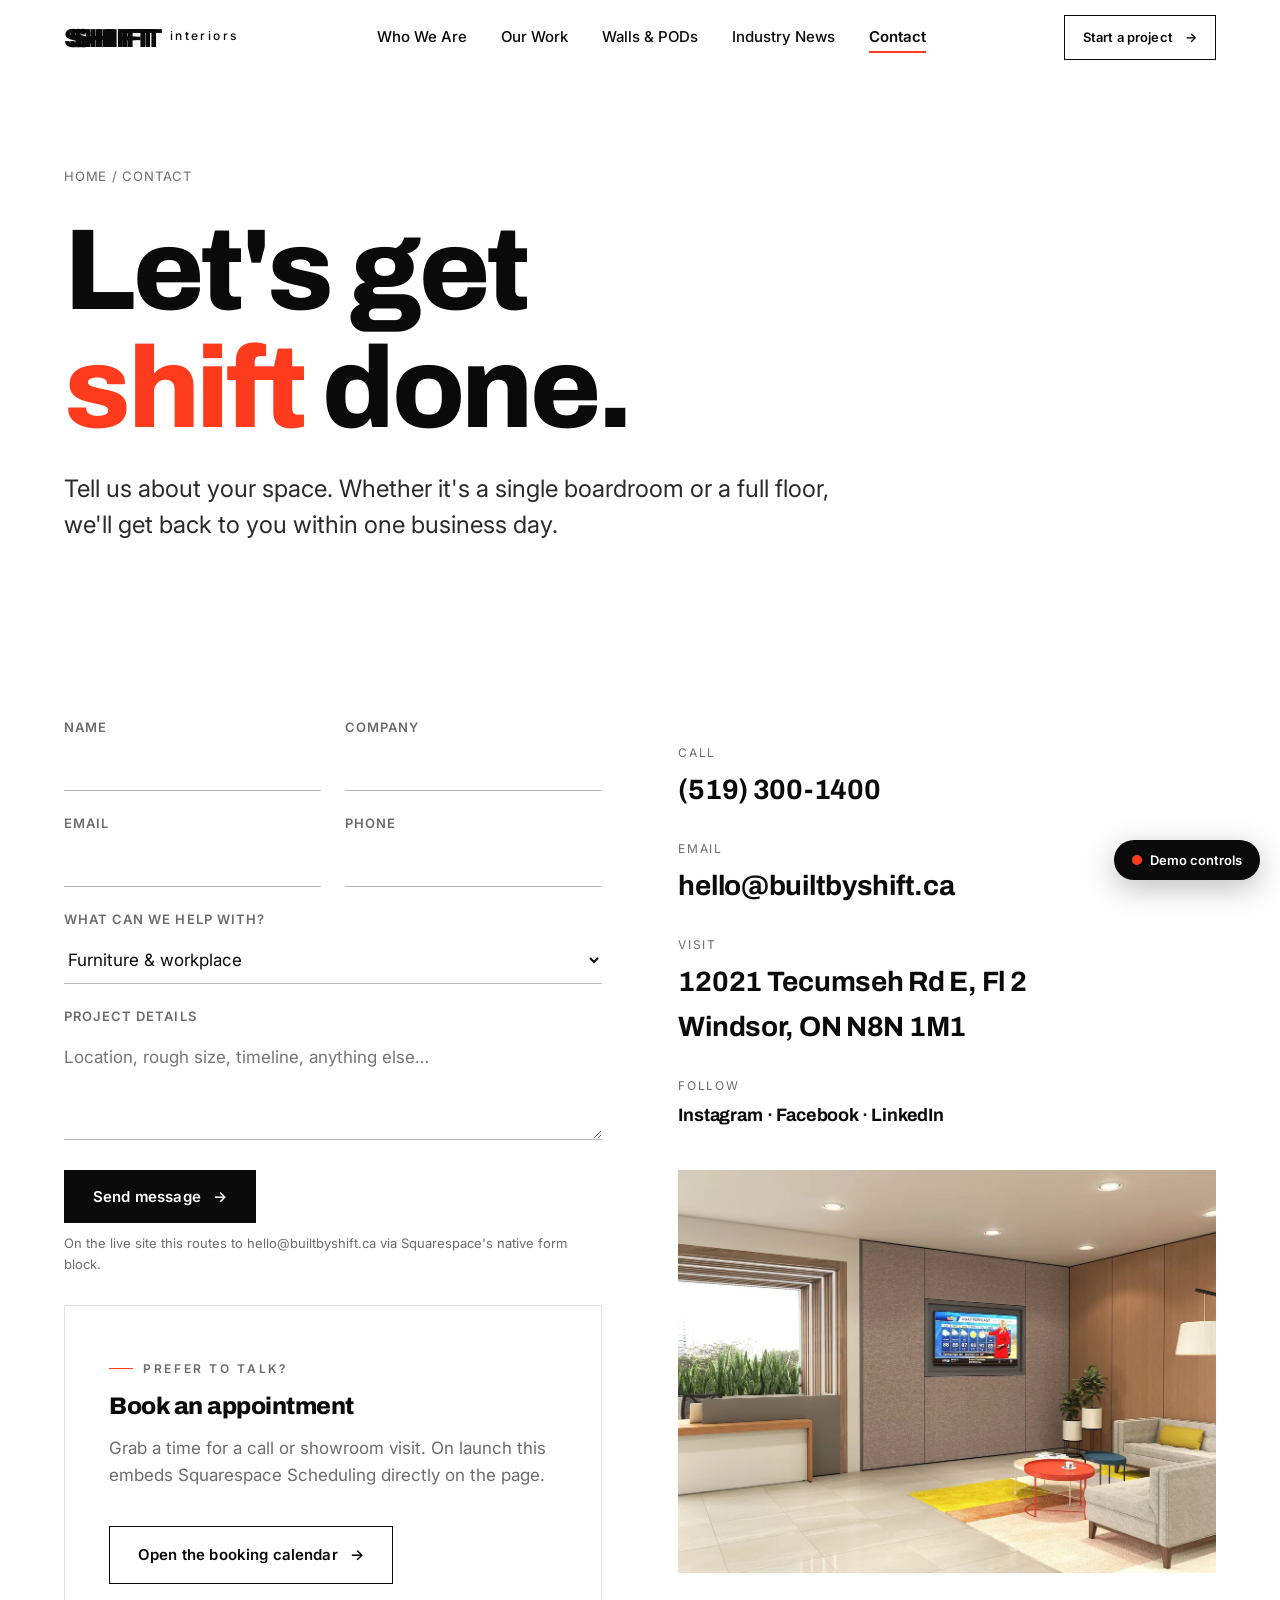
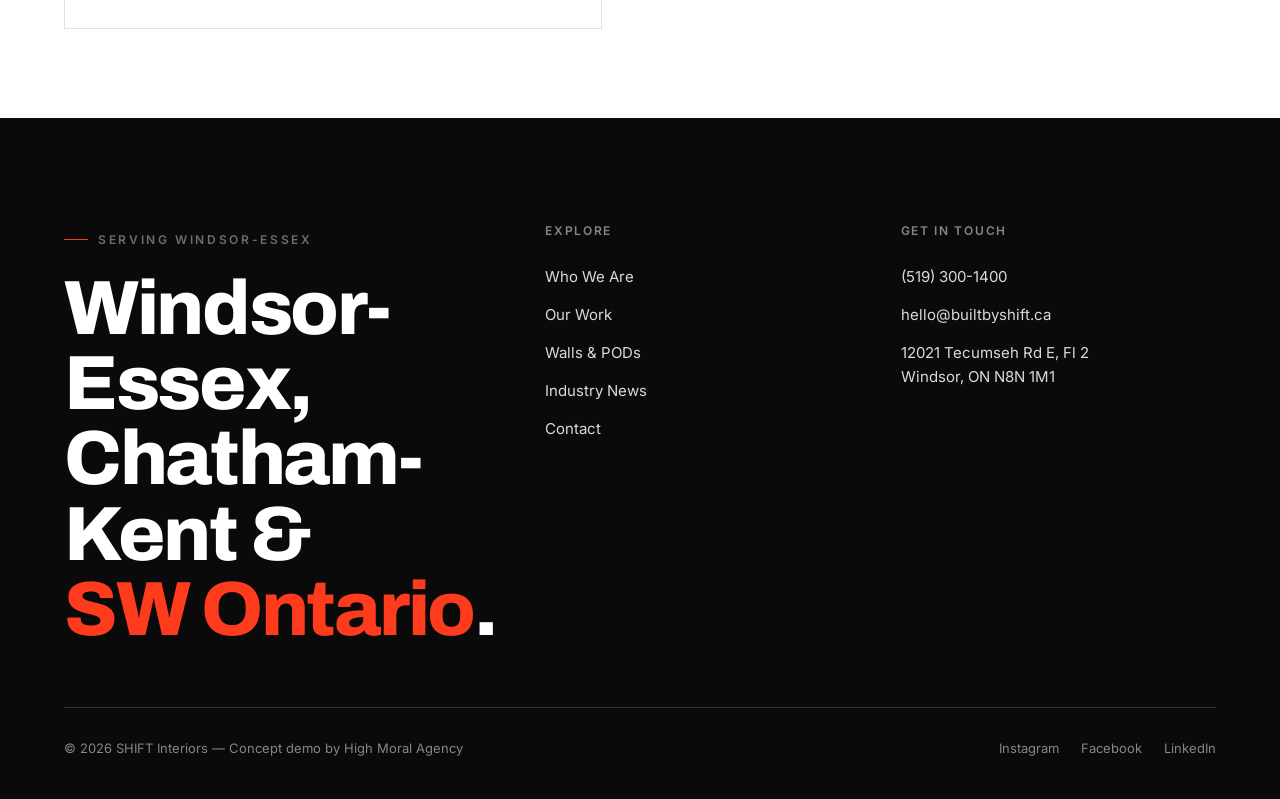
==== commit 05a58260: "Replace wordmark with all-black SHIFT echo logo New logo is the SHIFT mark rendered as three offset " ====
--- a/contact.html
+++ b/contact.html
@@ -14,11 +14,11 @@
 </head>
 <body>
 
-<div id="loader"><div class="loader-mark"><span>S</span><span>H</span><span>I</span><span>F</span><span>T</span></div><div class="loader-bar"></div></div>
+<div id="loader"><div class="shift-logo shift-logo--xl shift-logo--breathe" role="img" aria-label="SHIFT"><span class="sl-sizer" aria-hidden="true">SHIFT</span><span class="sl-layer sl-1" aria-hidden="true">SHIFT</span><span class="sl-layer sl-2" aria-hidden="true">SHIFT</span><span class="sl-layer sl-3">SHIFT</span></div><div class="loader-bar"></div></div>
 
 <header class="site-head">
   <div class="wrap">
-    <a href="index.html" class="brand" aria-label="Shift Interiors home"><span class="b-shift"><span>S</span><span>H</span><span>I</span><span>F</span><span>T</span></span><span class="b-dot">.</span><small>Interiors</small></a>
+    <a href="index.html" class="brand" aria-label="Shift Interiors home"><span class="shift-logo" role="img" aria-label="SHIFT"><span class="sl-sizer" aria-hidden="true">SHIFT</span><span class="sl-layer sl-1" aria-hidden="true">SHIFT</span><span class="sl-layer sl-2" aria-hidden="true">SHIFT</span><span class="sl-layer sl-3">SHIFT</span></span><span class="brand-sub">interiors</span></a>
     <nav class="nav">
       <a href="who-we-are.html">Who We Are</a>
       <a href="our-work.html">Our Work</a>
--- a/assets/css/style.css
+++ b/assets/css/style.css
@@ -110,17 +110,21 @@
   display: grid; place-items: center; transition: transform 0.8s var(--ease); will-change: transform;
 }
 #loader.done { transform: translateY(-100%); }
-.loader-mark { display: flex; overflow: hidden; }
-.loader-mark span {
-  font-family: var(--font-display); font-weight: 800; font-size: clamp(52px, 12vw, 128px);
-  letter-spacing: -0.04em; transform: translateY(110%); animation: letterUp 0.7s var(--ease) forwards;
-}
-.loader-mark span:nth-child(1) { animation-delay: 0.05s; }
-.loader-mark span:nth-child(2) { animation-delay: 0.12s; }
-.loader-mark span:nth-child(3) { animation-delay: 0.19s; }
-.loader-mark span:nth-child(4) { animation-delay: 0.26s; color: var(--accent); }
-.loader-mark span:nth-child(5) { animation-delay: 0.33s; }
-@keyframes letterUp { to { transform: translateY(0); } }
+/* Breathing loader: SHIFT expands to 3 echo layers and back to 1, looping */
+.shift-logo--xl { font-size: clamp(54px, 13vw, 132px); letter-spacing: 0.05em; --sl-step: 0.18em; }
+#loader .shift-logo { color: #fff; }
+.shift-logo--breathe .sl-1 { animation: slBreathe1 2.6s var(--ease) infinite; }
+.shift-logo--breathe .sl-2 { animation: slBreathe2 2.6s var(--ease) infinite; }
+@keyframes slBreathe1 {
+  0%, 14% { transform: translateX(calc(var(--sl-step) * 2)); }
+  46%, 60% { transform: translateX(0); }
+  92%, 100% { transform: translateX(calc(var(--sl-step) * 2)); }
+}
+@keyframes slBreathe2 {
+  0%, 14% { transform: translateX(var(--sl-step)); }
+  46%, 60% { transform: translateX(0); }
+  92%, 100% { transform: translateX(var(--sl-step)); }
+}
 .loader-bar { position: absolute; bottom: 0; left: 0; height: 3px; background: var(--accent); width: 0; animation: barGrow 0.9s var(--ease) forwards; }
 @keyframes barGrow { to { width: 100%; } }
 
@@ -137,14 +141,26 @@
 .site-head.hide { transform: translateY(-100%); }
 .site-head .wrap { display: flex; align-items: center; justify-content: space-between; width: 100%; }
 
-/* animated SHIFT wordmark (top-left, plays on the "shift" name) */
-.brand { display: inline-flex; align-items: baseline; gap: 2px; font-family: var(--font-display); font-weight: 800; font-size: 24px; letter-spacing: -0.03em; }
-.brand .b-shift { display: inline-flex; }
-.brand .b-shift span { display: inline-block; transition: transform 0.4s var(--ease); }
-.brand:hover .b-shift span { transform: translateY(-3px); }
-.brand:hover .b-shift span:nth-child(odd) { transform: translateY(3px); }
-.brand .b-dot { color: var(--accent); }
-.brand small { font-weight: 500; font-size: 11px; letter-spacing: 0.18em; text-transform: uppercase; color: var(--muted); margin-left: 8px; font-family: var(--font-body); align-self: center; }
+/* SHIFT echo logo — 3 offset layers, all one black; converges to a single solid SHIFT on hover */
+.brand { display: inline-flex; align-items: flex-end; gap: 16px; }
+.shift-logo {
+  position: relative; display: inline-block; font-family: var(--font-display);
+  font-weight: 800; line-height: 0.86; letter-spacing: 0.06em; color: var(--ink);
+  font-size: 26px; --sl-step: 0.2em;
+}
+.shift-logo .sl-sizer { display: block; visibility: hidden; }
+.shift-logo .sl-layer { position: absolute; top: 0; left: 0; white-space: nowrap; transition: transform 0.6s var(--ease); }
+.shift-logo .sl-1 { transform: translateX(calc(var(--sl-step) * 2)); }
+.shift-logo .sl-2 { transform: translateX(var(--sl-step)); }
+.shift-logo .sl-3 { transform: translateX(0); }
+.brand:hover .shift-logo .sl-1,
+.shift-logo.is-solid .sl-1 { transform: translateX(0); }
+.brand:hover .shift-logo .sl-2,
+.shift-logo.is-solid .sl-2 { transform: translateX(0); }
+.shift-logo--hoverable { cursor: pointer; }
+.shift-logo--hoverable:hover .sl-1,
+.shift-logo--hoverable:hover .sl-2 { transform: translateX(0); }
+.brand-sub { font-family: var(--font-body); font-weight: 500; font-size: 12px; letter-spacing: 0.2em; text-transform: lowercase; color: var(--ink); margin-bottom: 4px; }
 
 .nav { display: flex; align-items: center; gap: 34px; }
 .nav a { font-size: 15px; font-weight: 500; position: relative; padding: 4px 0; }
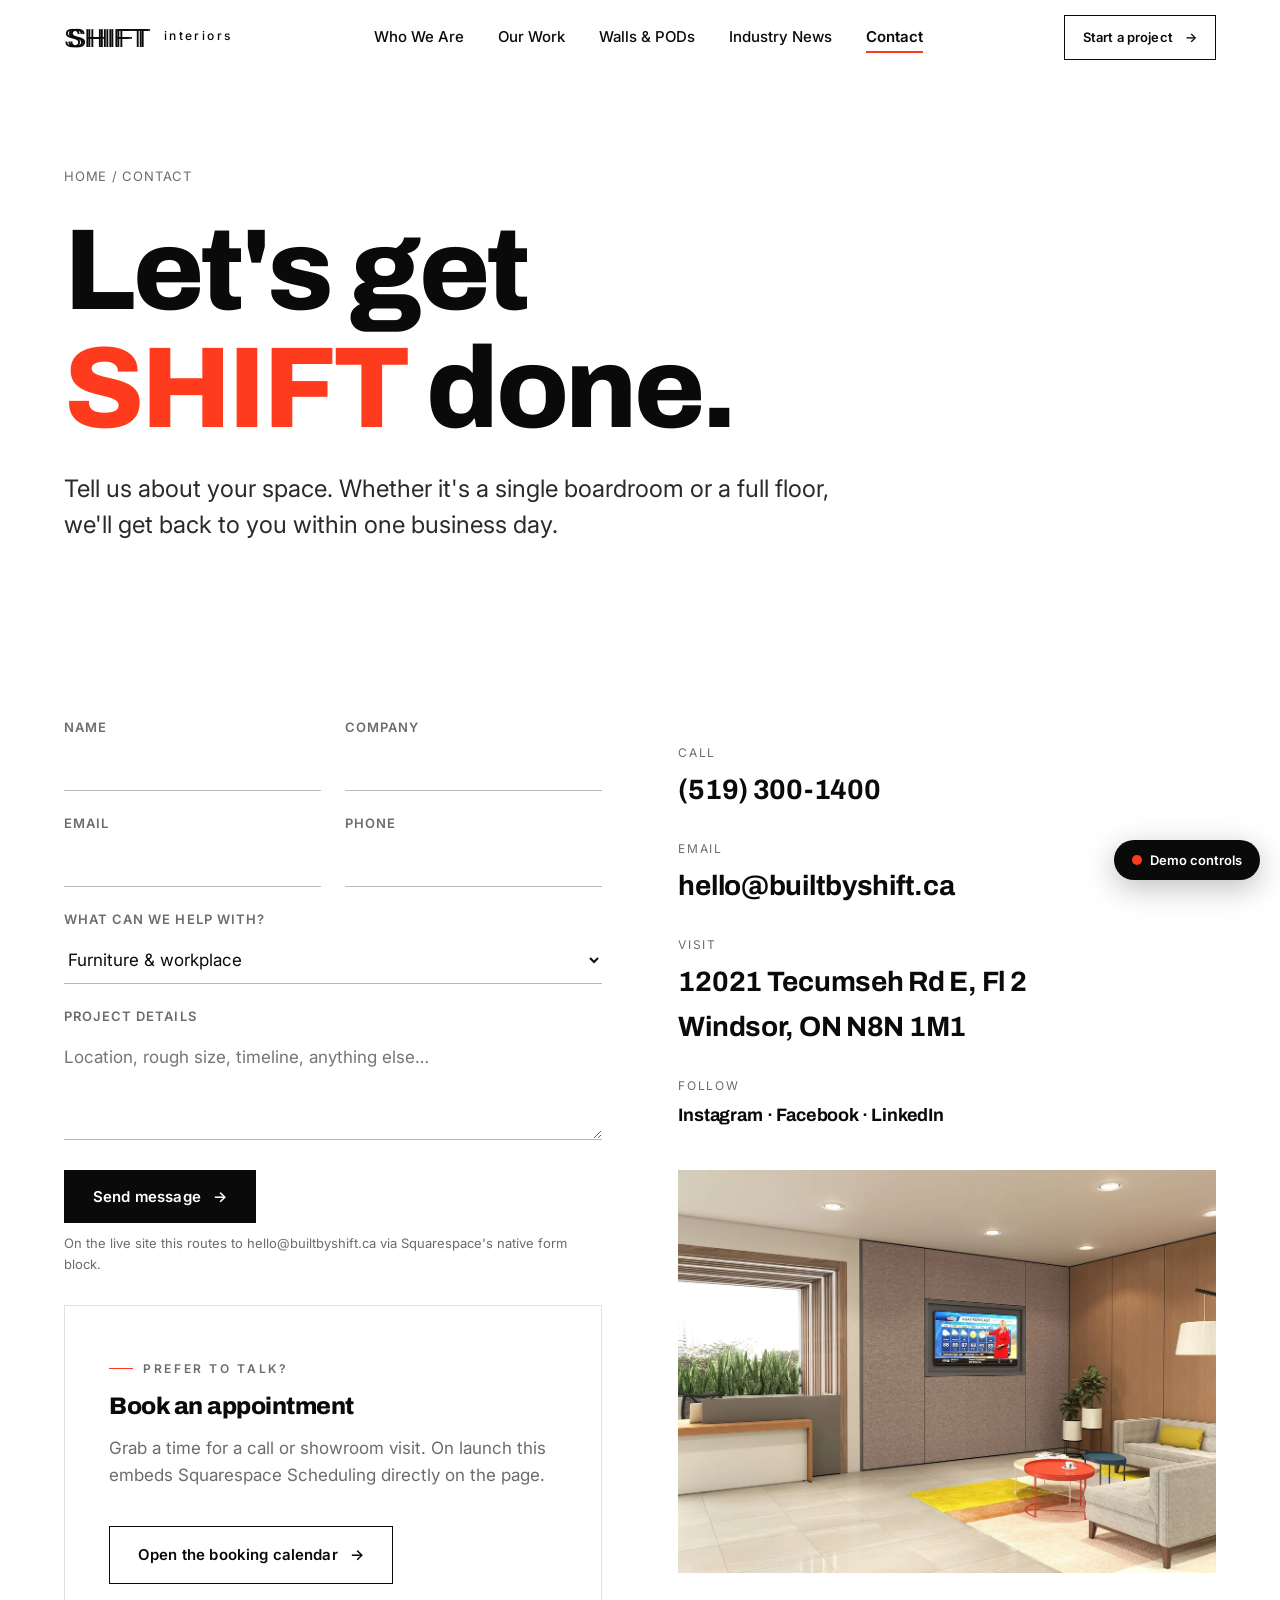
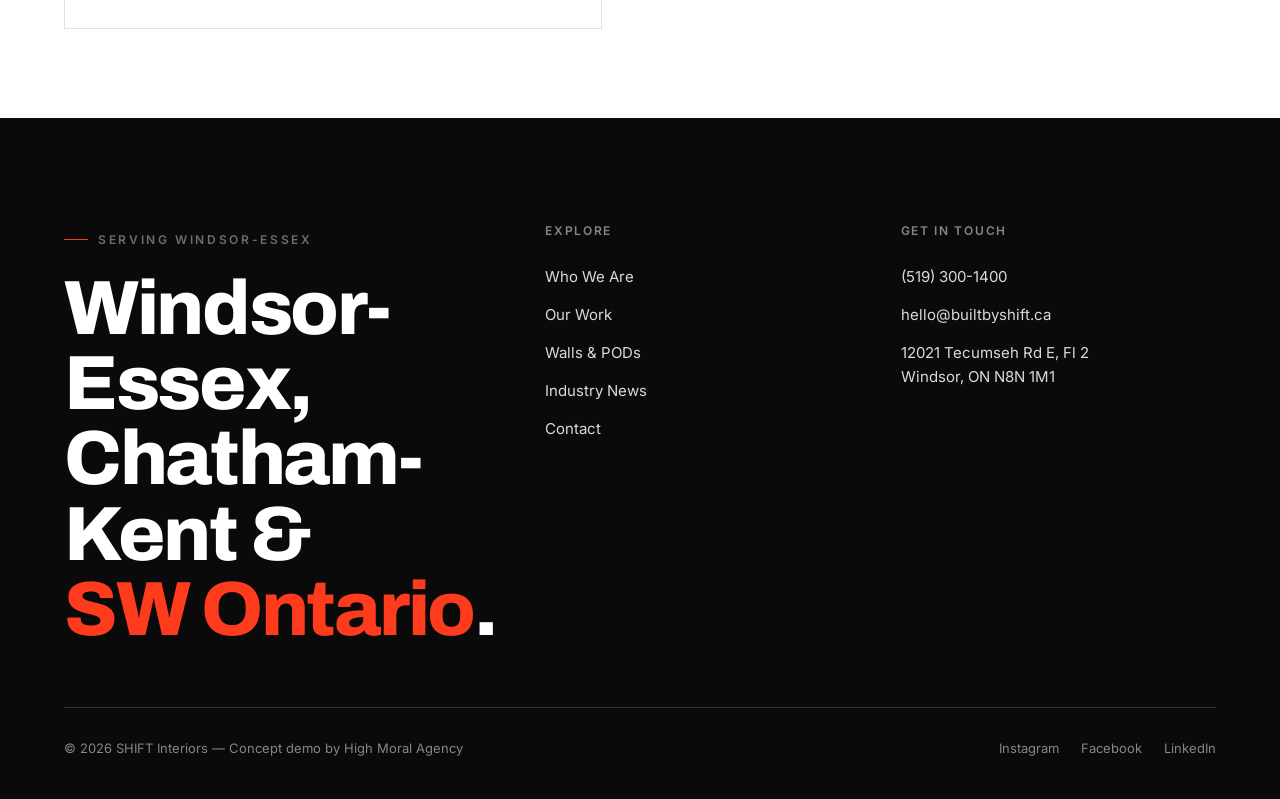
==== commit ef832a6a: "Site edits: logo 10px/250, bigger brands, awards carousel, team, SHIFT caps - Lock logo to offset 0." ====
--- a/contact.html
+++ b/contact.html
@@ -4,10 +4,10 @@
 <meta charset="UTF-8" />
 <meta name="viewport" content="width=device-width, initial-scale=1.0" />
 <title>Contact — SHIFT Interiors</title>
-<meta name="description" content="Start a project with Shift Interiors. Contact form routing to hello@builtbyshift.ca, phone, address, and appointment booking for Windsor-Essex." />
+<meta name="description" content="Start a project with SHIFT Interiors. Contact form routing to hello@builtbyshift.ca, phone, address, and appointment booking for Windsor-Essex." />
 <link rel="preconnect" href="https://fonts.googleapis.com" />
 <link rel="preconnect" href="https://fonts.gstatic.com" crossorigin />
-<link href="https://fonts.googleapis.com/css2?family=Archivo:wght@400;500;600;700;800;900&family=Inter:wght@400;500;600&display=swap" rel="stylesheet" />
+<link href="https://fonts.googleapis.com/css2?family=Archivo:wght@100..900&family=Inter:wght@400;500;600&display=swap" rel="stylesheet" />
 <link rel="stylesheet" href="assets/css/style.css" />
 <link rel="icon" href="data:image/svg+xml,<svg xmlns='http://www.w3.org/2000/svg' viewBox='0 0 100 100'><rect width='100' height='100' fill='%230a0a0a'/><text x='50' y='72' font-family='Arial' font-size='64' font-weight='bold' fill='white' text-anchor='middle'>S</text></svg>" />
 <script defer src="assets/js/main.js"></script>
@@ -18,7 +18,7 @@
 
 <header class="site-head">
   <div class="wrap">
-    <a href="index.html" class="brand" aria-label="Shift Interiors home"><span class="shift-logo" role="img" aria-label="SHIFT"><span class="sl-sizer" aria-hidden="true">SHIFT</span><span class="sl-layer sl-1" aria-hidden="true">SHIFT</span><span class="sl-layer sl-2" aria-hidden="true">SHIFT</span><span class="sl-layer sl-3">SHIFT</span></span><span class="brand-sub">interiors</span></a>
+    <a href="index.html" class="brand" aria-label="SHIFT Interiors home"><span class="shift-logo" role="img" aria-label="SHIFT"><span class="sl-sizer" aria-hidden="true">SHIFT</span><span class="sl-layer sl-1" aria-hidden="true">SHIFT</span><span class="sl-layer sl-2" aria-hidden="true">SHIFT</span><span class="sl-layer sl-3">SHIFT</span></span><span class="brand-sub">interiors</span></a>
     <nav class="nav">
       <a href="who-we-are.html">Who We Are</a>
       <a href="our-work.html">Our Work</a>
@@ -46,7 +46,7 @@
 <section class="page-head">
   <div class="wrap">
     <div class="breadcrumb reveal">Home / Contact</div>
-    <h1 class="reveal">Let's get<br /><span class="shiftword">shift</span> done.</h1>
+    <h1 class="reveal">Let's get<br /><span class="shiftword">SHIFT</span> done.</h1>
     <p class="sub lead reveal" data-delay="1">Tell us about your space. Whether it's a single boardroom or a full floor, we'll get back to you within one business day.</p>
   </div>
 </section>
@@ -80,7 +80,7 @@
         </form>
         <div class="form-success">
           <h4 style="margin-bottom:8px;">Thanks — message received.</h4>
-          <p class="muted">This is a demo, so nothing was actually sent. On the live site your note would land in Shift's inbox at hello@builtbyshift.ca.</p>
+          <p class="muted">This is a demo, so nothing was actually sent. On the live site your note would land in SHIFT's inbox at hello@builtbyshift.ca.</p>
         </div>
 
         <!-- Booking -->
@@ -109,7 +109,7 @@
           </dd>
         </dl>
         <div class="hoverframe mt-l" style="margin-top:40px; aspect-ratio:4/3; overflow:hidden;">
-          <img src="assets/img/feature/reception.jpg" alt="Shift Interiors reception space" style="width:100%;height:100%;object-fit:cover;" />
+          <img src="assets/img/feature/reception.jpg" alt="SHIFT Interiors reception space" style="width:100%;height:100%;object-fit:cover;" />
         </div>
       </div>
     </div>
--- a/assets/css/style.css
+++ b/assets/css/style.css
@@ -111,7 +111,7 @@
 }
 #loader.done { transform: translateY(-100%); }
 /* Breathing loader: SHIFT expands to 3 echo layers and back to 1, looping */
-.shift-logo--xl { font-size: clamp(54px, 13vw, 132px); letter-spacing: 0.05em; --sl-step: 0.18em; }
+.shift-logo--xl { font-size: clamp(54px, 13vw, 132px); letter-spacing: 0.05em; --sl-step: 0.1em; }
 #loader .shift-logo { color: #fff; }
 .shift-logo--breathe .sl-1 { animation: slBreathe1 2.6s var(--ease) infinite; }
 .shift-logo--breathe .sl-2 { animation: slBreathe2 2.6s var(--ease) infinite; }
@@ -145,8 +145,8 @@
 .brand { display: inline-flex; align-items: flex-end; gap: 16px; }
 .shift-logo {
   position: relative; display: inline-block; font-family: var(--font-display);
-  font-weight: 800; line-height: 0.86; letter-spacing: 0.06em; color: var(--ink);
-  font-size: 26px; --sl-step: 0.2em;
+  font-weight: 250; line-height: 0.86; letter-spacing: 0.06em; color: var(--ink);
+  font-size: 26px; --sl-step: 0.1em;
 }
 .shift-logo .sl-sizer { display: block; visibility: hidden; }
 .shift-logo .sl-layer { position: absolute; top: 0; left: 0; white-space: nowrap; transition: transform 0.6s var(--ease); }
@@ -271,29 +271,34 @@
 /* =====================================================================
    Brands marquee (Family of Brands)
    ===================================================================== */
-.marquee { overflow: hidden; border-top: 1px solid var(--line); border-bottom: 1px solid var(--line); padding: 34px 0; }
-.marquee__track { display: flex; gap: 70px; width: max-content; animation: scrollx 40s linear infinite; align-items: center; }
+.marquee { overflow: hidden; border-top: 1px solid var(--line); border-bottom: 1px solid var(--line); padding: 64px 0; }
+.marquee + .marquee { border-top: none; }
+.marquee__track { display: flex; gap: 110px; width: max-content; animation: scrollx 45s linear infinite; align-items: center; }
+.marquee--rev .marquee__track { animation-direction: reverse; animation-duration: 52s; }
 .marquee:hover .marquee__track { animation-play-state: paused; }
-.marquee img { height: 30px; width: auto; object-fit: contain; filter: grayscale(1) contrast(0.4) brightness(0.4); opacity: 0.7; transition: filter 0.3s, opacity 0.3s; }
+.marquee img { height: 58px; width: auto; object-fit: contain; filter: grayscale(1) contrast(0.4) brightness(0.4); opacity: 0.75; transition: filter 0.3s, opacity 0.3s; }
 .marquee img:hover { filter: none; opacity: 1; }
 @keyframes scrollx { to { transform: translateX(-50%); } }
 .brand-grid { display: grid; grid-template-columns: repeat(5, 1fr); gap: 1px; background: var(--line); border: 1px solid var(--line); }
-.brand-grid .cell { background: var(--paper); aspect-ratio: 16/9; display: grid; place-items: center; padding: 24px; }
-.brand-grid img { height: 34px; width: auto; filter: grayscale(1); opacity: 0.65; transition: opacity 0.3s, filter 0.3s; }
+.brand-grid .cell { background: var(--paper); aspect-ratio: 3/2; display: grid; place-items: center; padding: 34px; }
+.brand-grid img { height: 50px; width: auto; filter: grayscale(1); opacity: 0.7; transition: opacity 0.3s, filter 0.3s; }
 .brand-grid .cell:hover img { filter: none; opacity: 1; }
-.brand-name { background: var(--paper); display: grid; place-items: center; font-weight: 600; color: var(--muted); font-size: 14px; letter-spacing: 0.04em; }
+.brand-name { background: var(--paper); display: grid; place-items: center; font-weight: 600; color: var(--muted); font-size: 17px; letter-spacing: 0.04em; }
 
 /* =====================================================================
    Awards — horizontal scroll showcase (scope: custom code)
    ===================================================================== */
-.awards-rail { display: flex; gap: 24px; overflow-x: auto; padding: 8px var(--gut) 30px; scroll-snap-type: x mandatory; cursor: grab; scrollbar-width: none; }
-.awards-rail::-webkit-scrollbar { display: none; }
-.awards-rail.drag { cursor: grabbing; }
-.award-card { scroll-snap-align: start; flex: 0 0 clamp(260px, 32vw, 380px); border: 1px solid rgba(255,255,255,0.18); padding: 34px; min-height: 300px; display: flex; flex-direction: column; justify-content: space-between; transition: border-color 0.3s, background 0.3s; }
-.award-card:hover { border-color: var(--accent); }
+.carousel { position: relative; }
+.carousel__viewport { overflow: hidden; }
+.carousel__track { --per: 3; --cgap: 24px; display: flex; gap: var(--cgap); transition: transform 0.7s var(--ease); will-change: transform; }
+.award-card { flex: 0 0 calc((100% - (var(--per) - 1) * var(--cgap)) / var(--per)); border: 1px solid rgba(255,255,255,0.18); padding: 38px 34px; min-height: 300px; display: flex; flex-direction: column; justify-content: space-between; transition: border-color 0.3s, background 0.3s; }
+.award-card:hover { border-color: var(--accent); background: rgba(255,255,255,0.03); }
 .award-card .yr { font-family: var(--font-display); font-weight: 800; font-size: 54px; color: var(--accent); letter-spacing: -0.03em; }
 .award-card h4 { font-size: 22px; margin: 16px 0 10px; }
 .award-card p { color: rgba(255,255,255,0.6); font-size: 15px; }
+.carousel__dots { display: flex; gap: 10px; justify-content: center; margin-top: 40px; }
+.carousel__dots button { width: 9px; height: 9px; padding: 0; border: none; border-radius: 50%; background: rgba(255,255,255,0.25); cursor: pointer; transition: background 0.35s var(--ease), width 0.35s var(--ease); }
+.carousel__dots button.active { background: var(--accent); width: 28px; border-radius: 5px; }
 
 /* =====================================================================
    Gallery + filter (scope: plugin-powered tag filtering)
@@ -353,6 +358,9 @@
 .tm .role { color: var(--muted); font-size: 13px; }
 .tm__media.placeholder { display: grid; place-items: center; }
 .tm__media.placeholder span { font-family: var(--font-display); font-weight: 800; font-size: 40px; color: var(--line-strong); }
+.tm__media--empty { display: grid; place-items: center; background: var(--paper-2); }
+.tm__media--empty svg { width: 44px; height: 44px; color: var(--line-strong); }
+.tm h4 .ph { color: var(--muted); font-weight: 500; }
 
 /* process steps */
 .steps { display: grid; grid-template-columns: repeat(4, 1fr); gap: 1px; background: var(--line); border: 1px solid var(--line); }
@@ -449,11 +457,14 @@
    ===================================================================== */
 @media (max-width: 1080px) {
   .gallery { columns: 2; }
-  .team-grid { grid-template-columns: repeat(2, 1fr); }
+  .team-grid { grid-template-columns: repeat(3, 1fr); }
   .steps { grid-template-columns: repeat(2, 1fr); }
   .brand-grid { grid-template-columns: repeat(3, 1fr); }
+  .carousel__track { --per: 2; }
 }
 @media (max-width: 860px) {
+  .carousel__track { --per: 1; }
+  .team-grid { grid-template-columns: repeat(2, 1fr); }
   .nav { display: none; }
   .nav-cta .btn { display: none; }
   .burger { display: block; }
